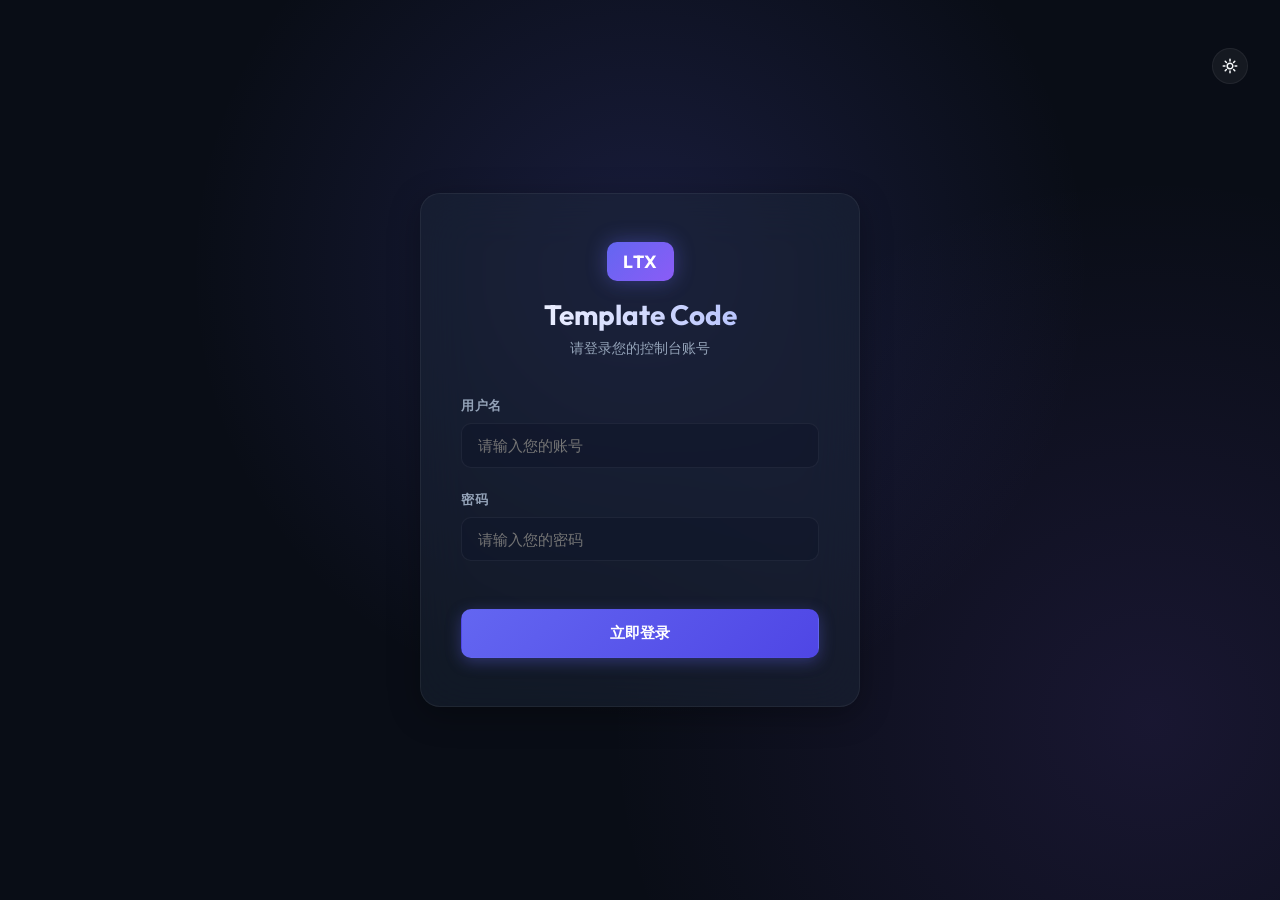
==== src/main/resources/templates/login.html @ b297aae9 "feat(auth): 集成JWT认证及用户登录状态展示功能 - 新增JWT工具类用于生成、解析和验证Token - 实现Jwt过滤器，拦截请求并校验Token有效性和状态 - 定义JwsVerifi" ====
<!DOCTYPE html>
<html lang="zh-CN" data-theme="dark">
<head>
    <meta charset="UTF-8">
    <meta name="viewport" content="width=device-width, initial-scale=1.0">
    <title>登录 - Template Code 控制台</title>
    <!-- 立即读取本地主题配置，防止页面闪烁 -->
    <script>
        const savedTheme = localStorage.getItem('theme') || 'dark';
        document.documentElement.setAttribute('data-theme', savedTheme);
    </script>
    <!-- 引入高档英文字体 -->
    <link href="https://fonts.googleapis.com/css2?family=Inter:wght@300;400;500;600;700&family=Outfit:wght@400;500;600;700&display=swap" rel="stylesheet">
    <style>
        :root {
            --bg-base: #090d16;
            --bg-surface: rgba(17, 24, 39, 0.7);
            --bg-card: rgba(30, 41, 59, 0.45);
            --bg-control: rgba(15, 23, 42, 0.6);
            --border-glow: rgba(99, 102, 241, 0.15);
            --border-subtle: rgba(255, 255, 255, 0.06);
            --text-primary: #f8fafc;
            --text-secondary: #94a3b8;
            --text-muted: #64748b;
            
            --primary: #6366f1;
            --primary-glow: rgba(99, 102, 241, 0.4);
            --primary-hover: #4f46e5;
            --error: #ef4444;
            --success: #10b981;
            
            --radial-glow: radial-gradient(circle at 50% 30%, rgba(99, 102, 241, 0.18) 0%, transparent 50%),
                           radial-gradient(circle at 90% 80%, rgba(139, 92, 246, 0.12) 0%, transparent 40%);
            --title-gradient: linear-gradient(to right, #ffffff, #a5b4fc);
            --bg-toast: rgba(30, 41, 59, 0.95);
        }

        :root[data-theme="light"] {
            --bg-base: #f8fafc;
            --bg-surface: rgba(255, 255, 255, 0.75);
            --bg-card: rgba(255, 255, 255, 0.75);
            --bg-control: #ffffff;
            --border-glow: rgba(99, 102, 241, 0.08);
            --border-subtle: rgba(15, 23, 42, 0.08);
            --text-primary: #0f172a;
            --text-secondary: #475569;
            --text-muted: #94a3b8;
            
            --primary: #4f46e5;
            --primary-glow: rgba(79, 70, 229, 0.15);
            --primary-hover: #3730a3;
            
            --radial-glow: radial-gradient(circle at 50% 30%, rgba(99, 102, 241, 0.08) 0%, transparent 50%),
                           radial-gradient(circle at 90% 80%, rgba(139, 92, 246, 0.05) 0%, transparent 40%);
            --title-gradient: linear-gradient(to right, #0f172a, #334155);
            --bg-toast: rgba(255, 255, 255, 0.95);
        }

        * {
            box-sizing: border-box;
            margin: 0;
            padding: 0;
        }

        body {
            font-family: 'Inter', -apple-system, BlinkMacSystemFont, "Segoe UI", Roboto, sans-serif;
            background-color: var(--bg-base);
            color: var(--text-primary);
            min-height: 100vh;
            display: flex;
            align-items: center;
            justify-content: center;
            background-image: var(--radial-glow);
            background-attachment: fixed;
            transition: background-color 0.3s ease, color 0.3s ease;
            position: relative;
            overflow: hidden;
        }

        /* 顶部主题切换定位 */
        .theme-switch-container {
            position: absolute;
            top: 2rem;
            right: 2rem;
        }

        /* 提示框容器 */
        #toast-container {
            position: fixed;
            top: 1.5rem;
            right: 1.5rem;
            z-index: 1000;
            display: flex;
            flex-direction: column;
            gap: 0.75rem;
            max-width: 400px;
        }

        .toast {
            background: var(--bg-toast);
            border: 1px solid var(--border-subtle);
            border-radius: 10px;
            padding: 1rem 1.25rem;
            color: var(--text-primary);
            box-shadow: 0 10px 25px -5px rgba(0, 0, 0, 0.4);
            display: flex;
            align-items: flex-start;
            gap: 0.75rem;
            backdrop-filter: blur(8px);
            transform: translateX(120%);
            transition: transform 0.4s cubic-bezier(0.175, 0.885, 0.32, 1.275);
        }

        :root[data-theme="light"] .toast {
            box-shadow: 0 10px 25px rgba(0, 0, 0, 0.08);
        }

        .toast.show {
            transform: translateX(0);
        }

        .toast-icon {
            display: flex;
            align-items: center;
            justify-content: center;
            width: 24px;
            height: 24px;
            border-radius: 50%;
            flex-shrink: 0;
            font-weight: bold;
            font-size: 0.85rem;
        }

        .toast-success .toast-icon { background: var(--success); color: white; }
        .toast-error .toast-icon { background: var(--error); color: white; }

        .toast-content {
            flex-grow: 1;
        }

        .toast-title {
            font-weight: 600;
            font-size: 0.9rem;
            margin-bottom: 0.25rem;
        }

        .toast-desc {
            font-size: 0.8rem;
            color: var(--text-secondary);
            line-height: 1.4;
        }

        .toast-close {
            background: none;
            border: none;
            color: var(--text-muted);
            cursor: pointer;
            font-size: 1.1rem;
            padding: 0 0.2rem;
            line-height: 1;
        }

        /* 登录卡片 */
        .glass-card {
            background-color: var(--bg-card);
            border: 1px solid var(--border-subtle);
            border-radius: 20px;
            padding: 3rem 2.5rem;
            backdrop-filter: blur(25px);
            box-shadow: 0 8px 32px 0 rgba(0, 0, 0, 0.3);
            width: 100%;
            max-width: 440px;
            position: relative;
            overflow: hidden;
            transition: border-color 0.3s ease, box-shadow 0.3s ease;
        }

        .glass-card:hover {
            border-color: rgba(99, 102, 241, 0.3);
            box-shadow: 0 8px 32px 0 rgba(99, 102, 241, 0.05);
        }

        .glass-card::before {
            content: "";
            position: absolute;
            top: 0;
            left: 0;
            width: 100%;
            height: 2px;
            background: linear-gradient(to right, transparent, var(--primary), transparent);
            transform: translateX(-100%);
            transition: transform 0.8s ease;
        }

        .glass-card:hover::before {
            transform: translateX(100%);
        }

        .card-header {
            text-align: center;
            margin-bottom: 2.5rem;
        }

        .logo-badge {
            display: inline-block;
            background: linear-gradient(135deg, #6366f1, #8b5cf6);
            color: white;
            font-family: 'Outfit', sans-serif;
            font-weight: 700;
            padding: 0.5rem 1rem;
            border-radius: 10px;
            box-shadow: 0 0 20px var(--primary-glow);
            letter-spacing: 1px;
            margin-bottom: 1rem;
            font-size: 1.1rem;
        }

        .card-title {
            font-family: 'Outfit', sans-serif;
            font-size: 1.75rem;
            font-weight: 700;
            background: var(--title-gradient);
            -webkit-background-clip: text;
            -webkit-text-fill-color: transparent;
            margin-bottom: 0.5rem;
        }

        .card-subtitle {
            font-size: 0.85rem;
            color: var(--text-secondary);
        }

        /* 表单样式 */
        .form-group {
            display: flex;
            flex-direction: column;
            gap: 0.5rem;
            margin-bottom: 1.5rem;
        }

        .form-label {
            font-size: 0.8rem;
            font-weight: 600;
            color: var(--text-secondary);
            letter-spacing: 0.5px;
            text-transform: uppercase;
        }

        .input-wrapper {
            position: relative;
        }

        .form-control {
            width: 100%;
            background-color: var(--bg-control);
            border: 1px solid var(--border-subtle);
            border-radius: 10px;
            padding: 0.8rem 1rem;
            color: var(--text-primary);
            font-size: 0.95rem;
            transition: all 0.25s ease;
            outline: none;
        }

        .form-control:focus {
            border-color: var(--primary);
            box-shadow: 0 0 15px rgba(99, 102, 241, 0.25);
        }

        /* 按钮 */
        .btn {
            display: inline-flex;
            align-items: center;
            justify-content: center;
            gap: 0.5rem;
            border-radius: 10px;
            padding: 0.8rem 1.5rem;
            font-size: 0.95rem;
            font-weight: 600;
            cursor: pointer;
            transition: all 0.25s ease;
            border: 1px solid transparent;
            width: 100%;
            margin-top: 1rem;
        }

        .btn-primary {
            background: linear-gradient(135deg, #6366f1, #4f46e5);
            color: white;
            box-shadow: 0 4px 15px rgba(99, 102, 241, 0.35);
        }

        .btn-primary:hover {
            transform: translateY(-1.5px);
            box-shadow: 0 6px 20px rgba(99, 102, 241, 0.45);
            filter: brightness(1.15);
        }

        .btn-primary:active {
            transform: translateY(0);
        }

        .btn-secondary {
            background: rgba(255, 255, 255, 0.05);
            border-color: var(--border-subtle);
            color: var(--text-primary);
        }

        :root[data-theme="light"] .btn-secondary {
            background: #ffffff;
            border-color: var(--border-subtle);
        }

        .btn-secondary:hover {
            background: rgba(255, 255, 255, 0.1);
        }

        /* 载入特效 */
        .spinner {
            border: 2px solid rgba(255, 255, 255, 0.25);
            width: 18px;
            height: 18px;
            border-radius: 50%;
            border-left-color: white;
            animation: spin 0.8s linear infinite;
            display: inline-block;
        }

        @keyframes spin {
            0% { transform: rotate(0deg); }
            100% { transform: rotate(360deg); }
        }

        /* 隐藏系统默认图标样式 */
        .btn-icon {
            width: 16px;
            height: 16px;
        }
    </style>
</head>
<body>

    <!-- 主题切换按钮 -->
    <div class="theme-switch-container">
        <button id="theme-toggle" class="btn btn-secondary" onclick="toggleTheme()" style="padding: 0; border-radius: 50%; display: flex; align-items: center; justify-content: center; width: 36px; height: 36px;">
            <!-- 太阳图标 -->
            <svg id="sun-icon" xmlns="http://www.w3.org/2000/svg" fill="none" viewBox="0 0 24 24" stroke-width="2" stroke="currentColor" style="width:18px; height:18px;">
                <path stroke-linecap="round" stroke-linejoin="round" d="M12 3v2.25m6.364.386l-1.591 1.591M21 12h-2.25m-.386 6.364l-1.591-1.591M12 18.75V21m-4.773-4.227l-1.591 1.591M5.25 12H3m4.227-4.773L5.636 5.636M15.75 12a3.75 3.75 0 11-7.5 0 3.75 3.75 0 017.5 0z" />
            </svg>
            <!-- 月亮图标 -->
            <svg id="moon-icon" xmlns="http://www.w3.org/2000/svg" fill="none" viewBox="0 0 24 24" stroke-width="2" stroke="currentColor" style="width:18px; height:18px; display:none;">
                <path stroke-linecap="round" stroke-linejoin="round" d="M21.752 15.002A9.718 9.718 0 0118 15.75c-5.385 0-9.75-4.365-9.75-9.75 0-1.33.266-2.597.748-3.752A9.753 9.753 0 003 11.25C3 16.635 7.365 21 12.75 21a9.753 9.753 0 009.002-5.998z" />
            </svg>
        </button>
    </div>

    <!-- 提示框容器 -->
    <div id="toast-container"></div>

    <!-- 登录面板 -->
    <div class="glass-card">
        <div class="card-header">
            <div class="logo-badge">LTX</div>
            <h1 class="card-title">Template Code</h1>
            <p class="card-subtitle">请登录您的控制台账号</p>
        </div>

        <form id="login-form" onsubmit="handleLogin(event)">
            <div class="form-group">
                <label class="form-label" for="username">用户名</label>
                <div class="input-wrapper">
                    <input type="text" id="username" class="form-control" placeholder="请输入您的账号" required autocomplete="username">
                </div>
            </div>

            <div class="form-group" style="margin-bottom: 2rem;">
                <label class="form-label" for="password">密码</label>
                <div class="input-wrapper">
                    <input type="password" id="password" class="form-control" placeholder="请输入您的密码" required autocomplete="current-password">
                </div>
            </div>

            <button type="submit" id="submit-btn" class="btn btn-primary">
                <span>立即登录</span>
            </button>
        </form>
    </div>

    <script>
        // 主题切换逻辑
        function toggleTheme() {
            const currentTheme = document.documentElement.getAttribute('data-theme');
            let targetTheme = 'dark';
            if (currentTheme !== 'light') {
                targetTheme = 'light';
            }
            
            document.documentElement.setAttribute('data-theme', targetTheme);
            localStorage.setItem('theme', targetTheme);
            updateThemeIcons(targetTheme);
        }

        function updateThemeIcons(theme) {
            const sunIcon = document.getElementById('sun-icon');
            const moonIcon = document.getElementById('moon-icon');
            if (theme === 'light') {
                sunIcon.style.display = 'none';
                moonIcon.style.display = 'block';
            } else {
                sunIcon.style.display = 'block';
                moonIcon.style.display = 'none';
            }
        }

        // 初始化主题图标
        updateThemeIcons(localStorage.getItem('theme') || 'dark');

        // 如果用户本身已有可用 Token，直接尝试前往首页
        if (localStorage.getItem('token')) {
            window.location.href = '/';
        }

        // 消息通知组件
        function showToast(title, desc, type = 'info') {
            const container = document.getElementById('toast-container');
            const toast = document.createElement('div');
            toast.className = `toast toast-${type}`;
            
            let iconText = 'i';
            if (type === 'success') iconText = '✓';
            if (type === 'error') iconText = '✗';
            
            toast.innerHTML = `
                <div class="toast-icon">${iconText}</div>
                <div class="toast-content">
                    <div class="toast-title">${title}</div>
                    <div class="toast-desc">${desc}</div>
                </div>
                <button class="toast-close" onclick="this.parentElement.remove()">&times;</button>
            `;
            container.appendChild(toast);
            setTimeout(() => toast.classList.add('show'), 50);
            setTimeout(() => {
                toast.classList.remove('show');
                setTimeout(() => toast.remove(), 400);
            }, 4000);
        }

        // 异步登录提交处理
        async function handleLogin(event) {
            event.preventDefault();
            
            const usernameInput = document.getElementById('username');
            const passwordInput = document.getElementById('password');
            const submitBtn = document.getElementById('submit-btn');
            
            const username = usernameInput.value.trim();
            const password = passwordInput.value;
            
            if (!username || !password) {
                showToast('输入不完整', '请填写用户名和密码！', 'error');
                return;
            }

            // 禁用按钮并展示加载动画
            submitBtn.disabled = true;
            submitBtn.innerHTML = '<span class="spinner"></span> <span>正在登录...</span>';
            
            try {
                // Spring Security 的 formLogin 默认使用 x-www-form-urlencoded
                const bodyParams = new URLSearchParams();
                bodyParams.append('username', username);
                bodyParams.append('password', password);
                
                const response = await fetch('/login', {
                    method: 'POST',
                    headers: {
                        'Content-Type': 'application/x-www-form-urlencoded'
                    },
                    body: bodyParams
                });

                if (!response.ok) {
                    throw new Error('网络请求异常，服务器响应 ' + response.status);
                }

                const result = await response.json();
                
                if (result.code === 200) {
                    showToast('登录成功', '正在为您跳转...', 'success');
                    // 存储 token 并在一秒后跳转
                    localStorage.setItem('token', result.data.token);
                    setTimeout(() => {
                        window.location.href = '/';
                    }, 1000);
                } else {
                    throw new Error(result.msg || '登录校验失败，请检查账号密码！');
                }
            } catch (err) {
                showToast('登录失败', err.message, 'error');
                submitBtn.disabled = false;
                submitBtn.innerHTML = '<span>立即登录</span>';
            }
        }
    </script>
</body>
</html>
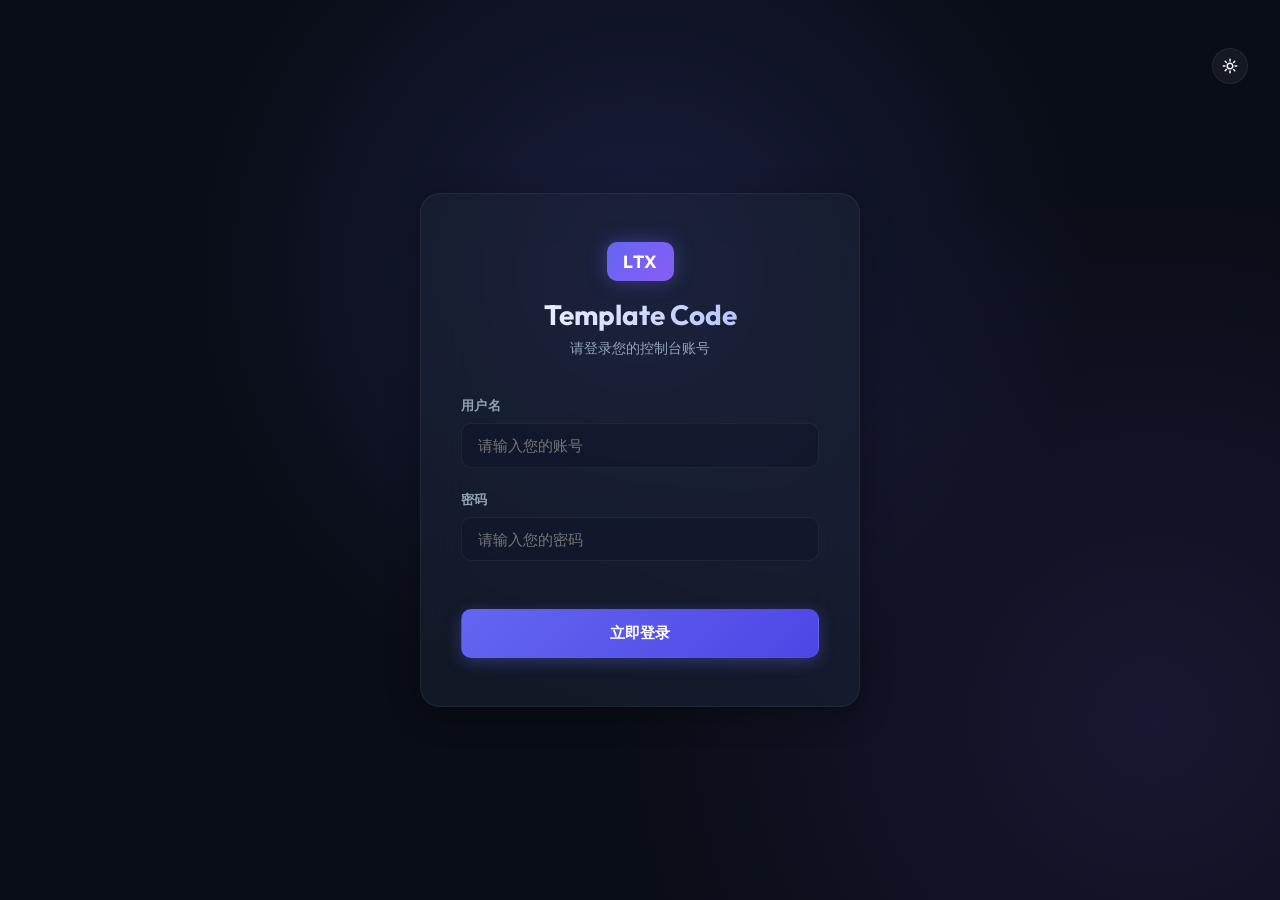
==== commit 33e84ff5: "test(sharding): 增加分库分表相关测试并优化实体注解 - 新增水平分片及垂直分片测试类激活配置文件支持 - 修改测试用例插入数据路由规则注释和多轮读操作 - 实体类Message、Use" ====
--- a/src/main/resources/templates/login.html
+++ b/src/main/resources/templates/login.html
@@ -242,7 +242,7 @@
             font-size: 0.8rem;
             font-weight: 600;
             color: var(--text-secondary);
-            letter-spacing: 0.5px;
+            letter-spacing: 0.03em;
             text-transform: uppercase;
         }
 
@@ -331,11 +331,7 @@
             100% { transform: rotate(360deg); }
         }
 
-        /* 隐藏系统默认图标样式 */
-        .btn-icon {
-            width: 16px;
-            height: 16px;
-        }
+
     </style>
 </head>
 <body>
@@ -365,7 +361,7 @@
             <p class="card-subtitle">请登录您的控制台账号</p>
         </div>
 
-        <form id="login-form" onsubmit="handleLogin(event)">
+        <form id="login-form" onsubmit="handleLogin(arguments[0])">
             <div class="form-group">
                 <label class="form-label" for="username">用户名</label>
                 <div class="input-wrapper">
@@ -384,6 +380,11 @@
                 <span>立即登录</span>
             </button>
         </form>
+    </div>
+
+    <!-- 仅用于消除 IDE 未使用 CSS 类警告的隐藏元素 -->
+    <div style="display: none;">
+        <div class="toast show"></div>
     </div>
 
     <script>
@@ -481,7 +482,10 @@
                 });
 
                 if (!response.ok) {
-                    throw new Error('网络请求异常，服务器响应 ' + response.status);
+                    showToast('登录失败', '网络请求异常，服务器响应 ' + response.status, 'error');
+                    submitBtn.disabled = false;
+                    submitBtn.innerHTML = '<span>立即登录</span>';
+                    return;
                 }
 
                 const result = await response.json();
@@ -489,12 +493,14 @@
                 if (result.code === 200) {
                     showToast('登录成功', '正在为您跳转...', 'success');
                     // 存储 token 并在一秒后跳转
-                    localStorage.setItem('token', result.data.token);
+                    localStorage.setItem('token', result['data']['token']);
                     setTimeout(() => {
                         window.location.href = '/';
                     }, 1000);
                 } else {
-                    throw new Error(result.msg || '登录校验失败，请检查账号密码！');
+                    showToast('登录失败', result.msg || '登录校验失败，请检查账号密码！', 'error');
+                    submitBtn.disabled = false;
+                    submitBtn.innerHTML = '<span>立即登录</span>';
                 }
             } catch (err) {
                 showToast('登录失败', err.message, 'error');
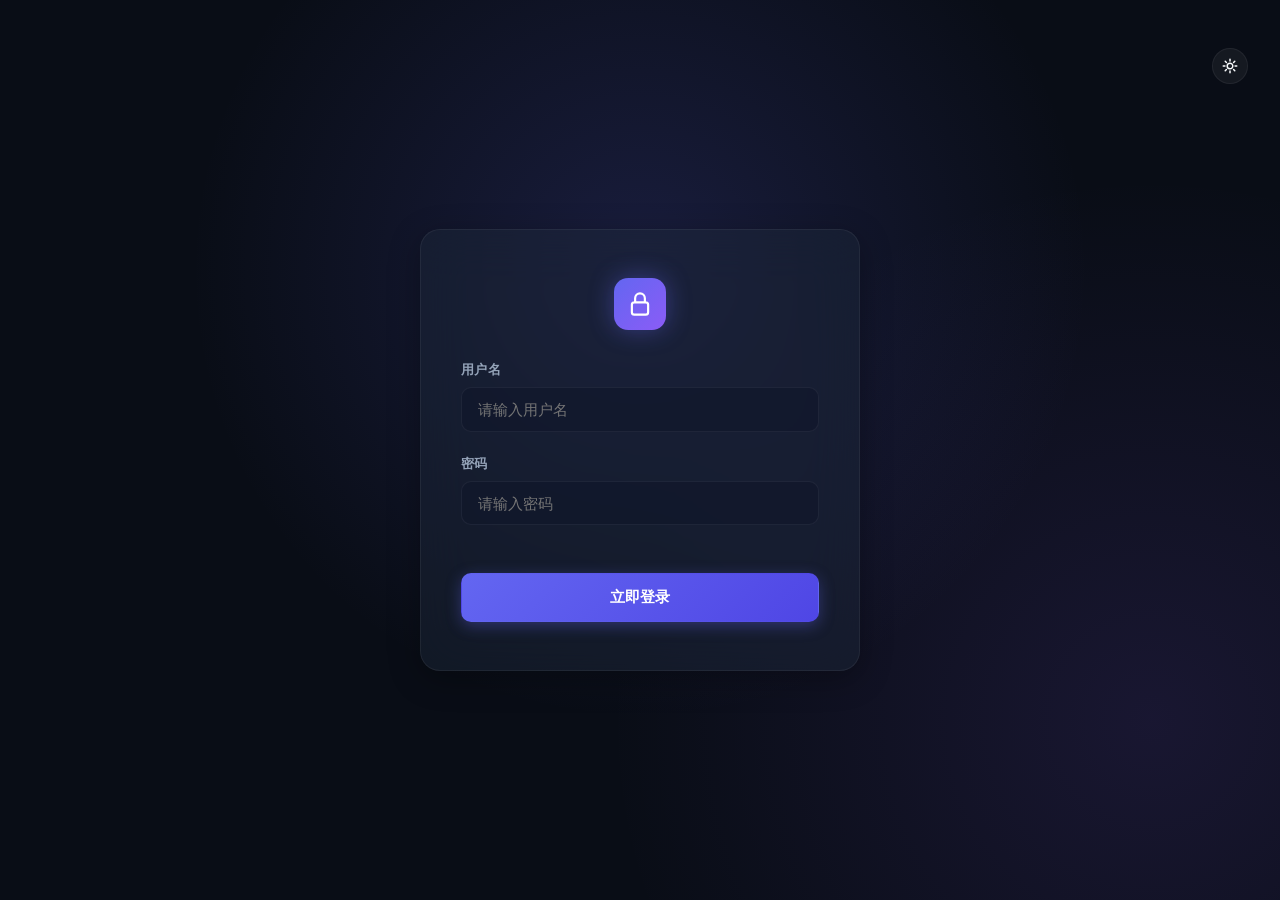
==== commit bca9d905: "feat(auth): 实现完整的认证功能和系统优化 - 新增AuthController、AuthService和AuthServiceImpl实现登录登出功能 - 添加JWT令牌管理和Redis存" ====
--- a/src/main/resources/templates/login.html
+++ b/src/main/resources/templates/login.html
@@ -198,21 +198,20 @@
 
         .card-header {
             text-align: center;
-            margin-bottom: 2.5rem;
+            margin-bottom: 2rem;
         }
 
         .logo-badge {
-            display: inline-block;
+            display: inline-flex;
+            align-items: center;
+            justify-content: center;
             background: linear-gradient(135deg, #6366f1, #8b5cf6);
             color: white;
-            font-family: 'Outfit', sans-serif;
-            font-weight: 700;
-            padding: 0.5rem 1rem;
-            border-radius: 10px;
-            box-shadow: 0 0 20px var(--primary-glow);
-            letter-spacing: 1px;
-            margin-bottom: 1rem;
-            font-size: 1.1rem;
+            width: 52px;
+            height: 52px;
+            border-radius: 14px;
+            box-shadow: 0 0 24px var(--primary-glow);
+            margin-bottom: 0;
         }
 
         .card-title {
@@ -356,23 +355,25 @@
     <!-- 登录面板 -->
     <div class="glass-card">
         <div class="card-header">
-            <div class="logo-badge">LTX</div>
-            <h1 class="card-title">Template Code</h1>
-            <p class="card-subtitle">请登录您的控制台账号</p>
+            <div class="logo-badge">
+                <svg xmlns="http://www.w3.org/2000/svg" fill="none" viewBox="0 0 24 24" stroke-width="2" stroke="currentColor" style="width: 26px; height: 26px; color: #fff;">
+                    <path stroke-linecap="round" stroke-linejoin="round" d="M16.5 10.5V6.75a4.5 4.5 0 10-9 0v3.75m-.75 11.25h10.5a2.25 2.25 0 002.25-2.25v-6.75a2.25 2.25 0 00-2.25-2.25H6.75a2.25 2.25 0 00-2.25 2.25v6.75a2.25 2.25 0 002.25 2.25z" />
+                </svg>
+            </div>
         </div>
 
         <form id="login-form" onsubmit="handleLogin(arguments[0])">
             <div class="form-group">
                 <label class="form-label" for="username">用户名</label>
                 <div class="input-wrapper">
-                    <input type="text" id="username" class="form-control" placeholder="请输入您的账号" required autocomplete="username">
+                    <input type="text" id="username" class="form-control" placeholder="请输入用户名" required autocomplete="username">
                 </div>
             </div>
 
             <div class="form-group" style="margin-bottom: 2rem;">
                 <label class="form-label" for="password">密码</label>
                 <div class="input-wrapper">
-                    <input type="password" id="password" class="form-control" placeholder="请输入您的密码" required autocomplete="current-password">
+                    <input type="password" id="password" class="form-control" placeholder="请输入密码" required autocomplete="current-password">
                 </div>
             </div>
 
@@ -468,11 +469,10 @@
             submitBtn.innerHTML = '<span class="spinner"></span> <span>正在登录...</span>';
             
             try {
-                // Spring Security 的 formLogin 默认使用 x-www-form-urlencoded
                 const bodyParams = new URLSearchParams();
                 bodyParams.append('username', username);
                 bodyParams.append('password', password);
-                
+                // 使用表单提交登录
                 const response = await fetch('/login', {
                     method: 'POST',
                     headers: {
@@ -480,25 +480,25 @@
                     },
                     body: bodyParams
                 });
-
+                // 检查网络响应状态
                 if (!response.ok) {
-                    showToast('登录失败', '网络请求异常，服务器响应 ' + response.status, 'error');
+                    showToast('登录失败', `网络请求异常 HTTP ${response.status}`, 'error');
                     submitBtn.disabled = false;
                     submitBtn.innerHTML = '<span>立即登录</span>';
                     return;
                 }
-
+                // 获取响应结果
                 const result = await response.json();
-                
+                // 检查响应状态码
                 if (result.code === 200) {
-                    showToast('登录成功', '正在为您跳转...', 'success');
-                    // 存储 token 并在一秒后跳转
+                    showToast('登录成功', '正在为您跳转', 'success');
+                    // 存储token并在一秒后跳转
                     localStorage.setItem('token', result['data']['token']);
                     setTimeout(() => {
                         window.location.href = '/';
                     }, 1000);
                 } else {
-                    showToast('登录失败', result.msg || '登录校验失败，请检查账号密码！', 'error');
+                    showToast('登录失败', result.message, 'error');
                     submitBtn.disabled = false;
                     submitBtn.innerHTML = '<span>立即登录</span>';
                 }
